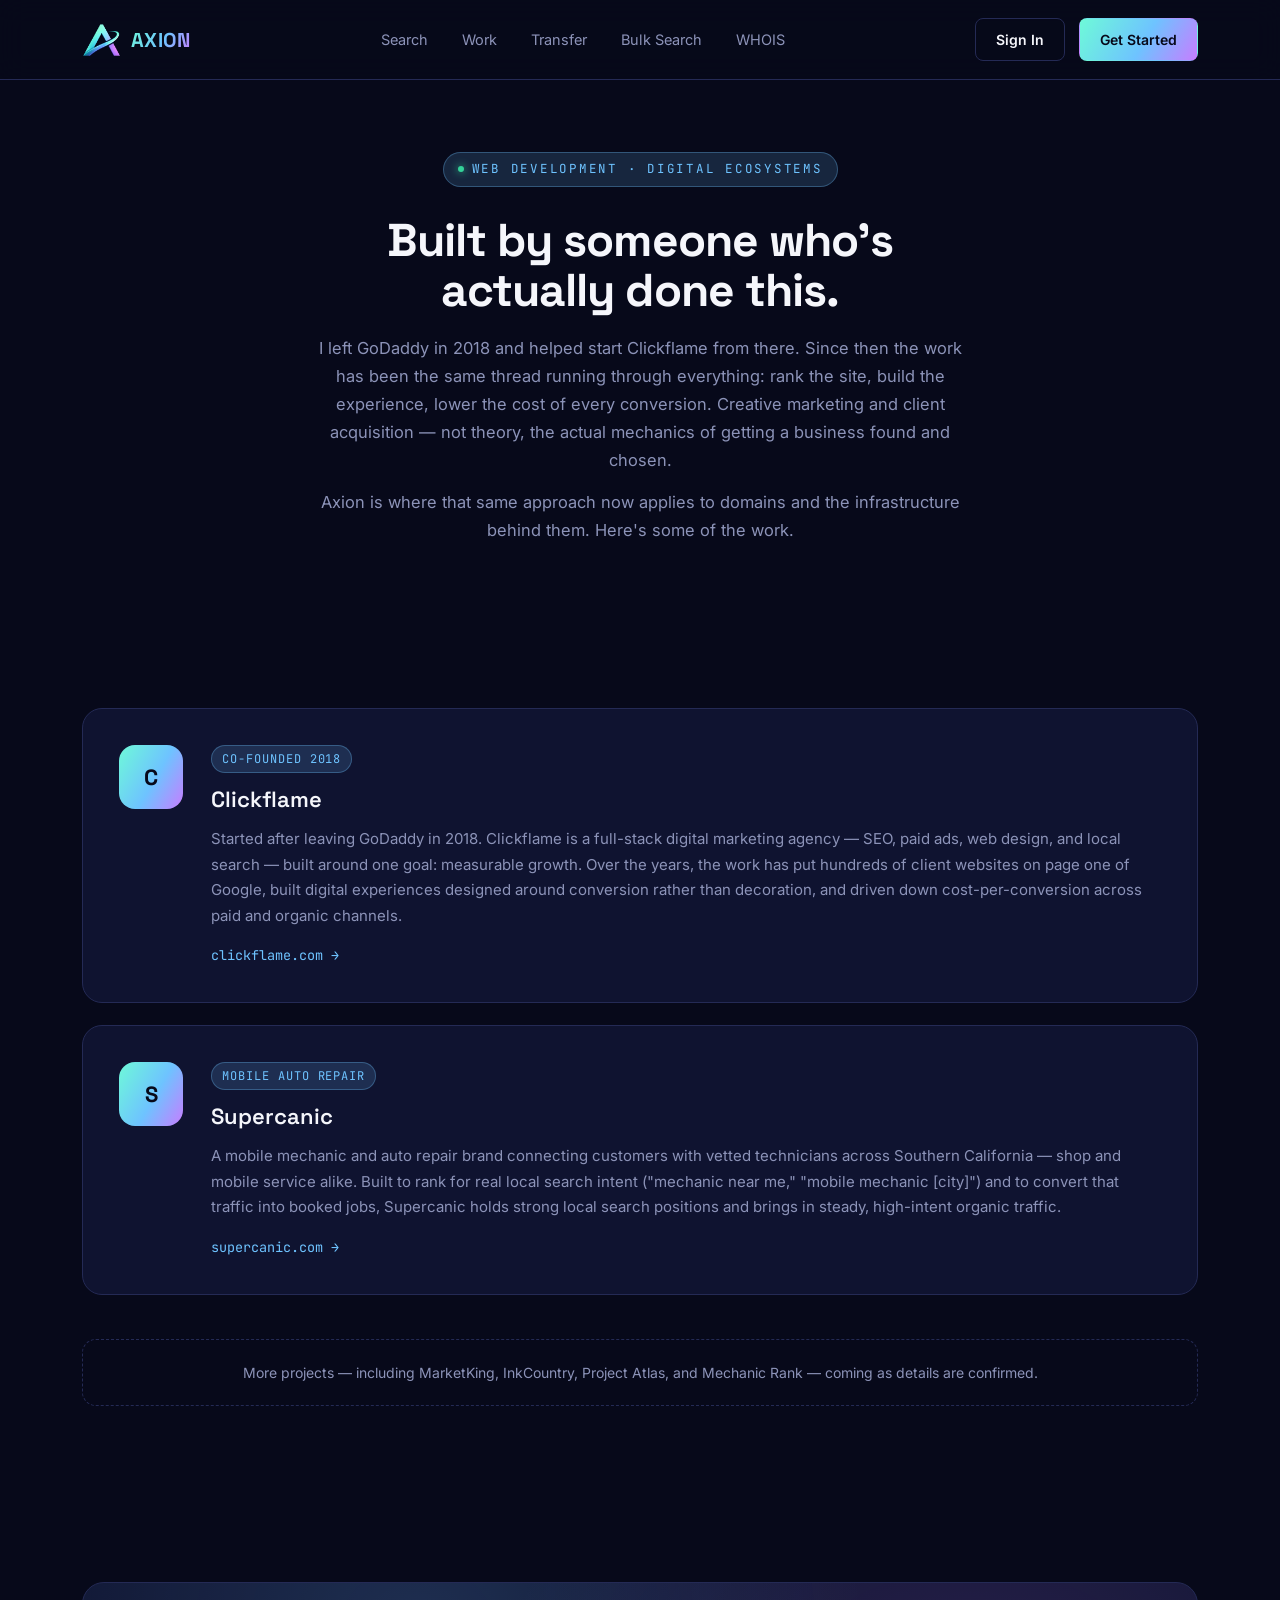
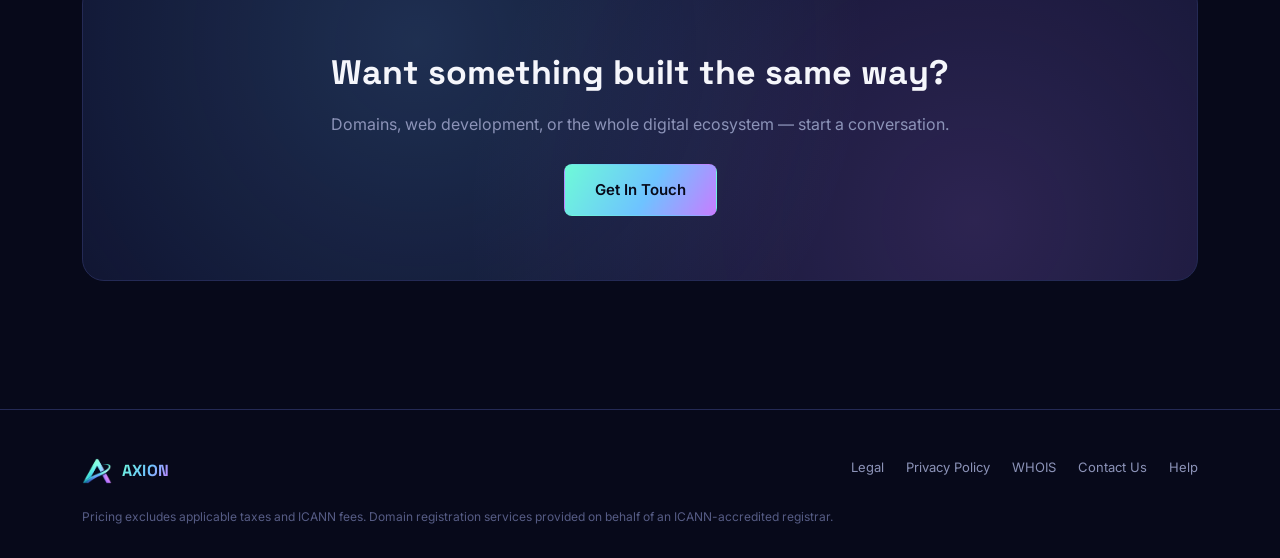
==== work.html @ f564d40d "Add Work page with real Clickflame and Supercanic case studies, link from nav" ====
<!DOCTYPE html>
<html lang="en">
<head>
<meta charset="UTF-8">
<meta name="viewport" content="width=device-width, initial-scale=1.0">
<title>Axion — Our Work</title>
<meta name="description" content="Web development, marketing, and digital ecosystems built by Axion — real projects, real results.">
<link rel="preconnect" href="https://fonts.googleapis.com">
<link href="https://fonts.googleapis.com/css2?family=Space+Grotesk:wght@500;600;700&family=Inter:wght@400;500;600&family=JetBrains+Mono:wght@400;500&display=swap" rel="stylesheet">
<link rel="stylesheet" href="assets/css/style.css">
</head>
<body>

<header>
  <nav>
    <div class="logo">
      <img src="assets/img/icon-mark.png" alt="Axion">
      <span>AXION</span>
    </div>
    <ul class="nav-links">
      <li><a href="index.html#search">Search</a></li>
      <li><a href="work.html">Work</a></li>
      <li><a href="https://www.weareaxion.com/products/domain-transfer">Transfer</a></li>
      <li><a href="https://www.secureserver.net/domains/bulk-domain-search?plid=598730">Bulk Search</a></li>
      <li><a href="https://www.secureserver.net/whois?plid=598730">WHOIS</a></li>
    </ul>
    <div class="nav-actions">
      <a class="btn btn-ghost" href="https://sso.secureserver.net/?app=account&path=%2F&plid=598730&prog_id=598730&realm=idp&referrer=sso">Sign In</a>
      <a class="btn btn-primary" href="https://sso.secureserver.net/account/create?app=account&path=%2F&plid=598730&prog_id=598730&realm=idp">Get Started</a>
    </div>
  </nav>
</header>

<section class="work-hero">
  <div class="wrap">
    <div class="eyebrow"><span class="dot"></span> WEB DEVELOPMENT · DIGITAL ECOSYSTEMS</div>
    <h1>Built by someone who's actually done this.</h1>
    <p>I left GoDaddy in 2018 and helped start Clickflame from there. Since then the work has been the same thread running through everything: rank the site, build the experience, lower the cost of every conversion. Creative marketing and client acquisition — not theory, the actual mechanics of getting a business found and chosen.</p>
    <p>Axion is where that same approach now applies to domains and the infrastructure behind them. Here's some of the work.</p>
  </div>
</section>

<section>
  <div class="wrap">
    <div class="case-grid">

      <div class="case reveal">
        <div class="case-mark">C</div>
        <div>
          <div class="case-tag">CO-FOUNDED 2018</div>
          <h3>Clickflame</h3>
          <p>Started after leaving GoDaddy in 2018. Clickflame is a full-stack digital marketing agency — SEO, paid ads, web design, and local search — built around one goal: measurable growth. Over the years, the work has put hundreds of client websites on page one of Google, built digital experiences designed around conversion rather than decoration, and driven down cost-per-conversion across paid and organic channels.</p>
          <a class="case-link" href="https://clickflame.com" target="_blank" rel="noopener">clickflame.com →</a>
        </div>
      </div>

      <div class="case reveal">
        <div class="case-mark">S</div>
        <div>
          <div class="case-tag">MOBILE AUTO REPAIR</div>
          <h3>Supercanic</h3>
          <p>A mobile mechanic and auto repair brand connecting customers with vetted technicians across Southern California — shop and mobile service alike. Built to rank for real local search intent ("mechanic near me," "mobile mechanic [city]") and to convert that traffic into booked jobs, Supercanic holds strong local search positions and brings in steady, high-intent organic traffic.</p>
          <a class="case-link" href="https://supercanic.com" target="_blank" rel="noopener">supercanic.com →</a>
        </div>
      </div>

    </div>

    <div class="work-note reveal">
      More projects — including MarketKing, InkCountry, Project Atlas, and Mechanic Rank — coming as details are confirmed.
    </div>
  </div>
</section>

<section>
  <div class="cta reveal">
    <div class="cta-panel">
      <h2>Want something built the same way?</h2>
      <p>Domains, web development, or the whole digital ecosystem — start a conversation.</p>
      <a class="btn btn-primary" href="https://www.weareaxion.com/contact-us" style="padding:14px 30px; font-size:15px;">Get In Touch</a>
    </div>
  </div>
</section>

<footer>
  <div class="wrap foot-inner">
    <div class="logo" style="font-size:16px;">
      <img src="assets/img/icon-mark.png" alt="Axion" style="height:26px;">
      <span>AXION</span>
    </div>
    <div class="foot-links">
      <a href="https://www.weareaxion.com/legal-agreements">Legal</a>
      <a href="https://www.weareaxion.com/legal-agreement?id=privacy">Privacy Policy</a>
      <a href="https://www.secureserver.net/whois?plid=598730">WHOIS</a>
      <a href="https://www.weareaxion.com/contact-us">Contact Us</a>
      <a href="https://www.secureserver.net/help?pl_id=598730">Help</a>
    </div>
  </div>
  <p class="foot-legal">Pricing excludes applicable taxes and ICANN fees. Domain registration services provided on behalf of an ICANN-accredited registrar.</p>
</footer>

<script>
  const io = new IntersectionObserver(entries => {
    entries.forEach(en => { if(en.isIntersecting) en.target.classList.add('in'); });
  }, {threshold:.1});
  document.querySelectorAll('.reveal').forEach(el => io.observe(el));
</script>

</body>
</html>
---- assets/css/style.css ----
@import url('https://fonts.googleapis.com/css2?family=Space+Grotesk:wght@500;600;700&family=Inter:wght@400;500;600&family=JetBrains+Mono:wght@400;500&display=swap');

  :root{
    --bg-deep:#07091a;
    --bg-panel:#0f1330;
    --bg-panel-2:#131838;
    --line:#242a55;
    --mint:#6efad8;
    --mint-soft:rgba(110,250,216,.16);
    --ion:#6ec3ff;
    --ion-soft:rgba(110,195,255,.16);
    --plasma:#c77dff;
    --plasma-soft:rgba(199,125,255,.16);
    --ok:#34d399;
    --text:#f5f6fb;
    --muted:#8c93b8;
    --mono:'JetBrains Mono', monospace;
    --display:'Space Grotesk', sans-serif;
    --body:'Inter', sans-serif;
    --brand-gradient:linear-gradient(120deg,var(--mint),var(--ion) 55%,var(--plasma));
  }

  *{box-sizing:border-box; margin:0; padding:0;}
  html{scroll-behavior:smooth;}
  body{
    background:var(--bg-deep);
    color:var(--text);
    font-family:var(--body);
    line-height:1.5;
    -webkit-font-smoothing:antialiased;
    overflow-x:hidden;
  }
  a{color:inherit; text-decoration:none;}
  ul{list-style:none;}
  button{font-family:inherit; cursor:pointer;}
  :focus-visible{outline:2px solid var(--ion); outline-offset:3px; border-radius:4px;}

  .wrap{max-width:1180px; margin:0 auto; padding:0 32px;}

  /* ---------- NAV ---------- */
  header{
    position:sticky; top:0; z-index:50;
    background:rgba(7,9,26,.78);
    backdrop-filter:blur(14px);
    border-bottom:1px solid var(--line);
  }
  nav{
    display:flex; align-items:center; justify-content:space-between;
    padding:18px 32px; max-width:1180px; margin:0 auto;
  }
  .logo{display:flex; align-items:center; gap:10px; font-family:var(--display); font-weight:700; font-size:20px; letter-spacing:.3px;}
  .logo img{height:34px; width:auto; display:block;}
  .logo span{background:var(--brand-gradient); -webkit-background-clip:text; background-clip:text; color:transparent;}
  .nav-links{display:flex; gap:34px; font-size:14.5px; color:var(--muted);}
  .nav-links a{transition:color .2s;}
  .nav-links a:hover{color:var(--text);}
  .nav-actions{display:flex; align-items:center; gap:14px;}
  .btn{
    padding:10px 20px; border-radius:8px; font-size:14px; font-weight:600;
    border:1px solid transparent; transition:transform .18s, box-shadow .18s, border-color .18s;
    display:inline-flex; align-items:center; gap:8px;
  }
  .btn-ghost{color:var(--text); border-color:var(--line); background:transparent;}
  .btn-ghost:hover{border-color:var(--ion);}
  .btn-primary{
    color:#07091a; background:var(--brand-gradient);
    box-shadow:0 0 0 rgba(110,195,255,0);
  }
  .btn-primary:hover{box-shadow:0 6px 24px -4px rgba(110,195,255,.5); transform:translateY(-1px);}
  @media (max-width:820px){ .nav-links{display:none;} }

  /* ---------- HERO ---------- */
  .hero{position:relative; padding:96px 0 60px; overflow:hidden;}
  #particles{position:absolute; inset:0; width:100%; height:100%; z-index:0; opacity:.55;}
  .hero-inner{position:relative; z-index:2; max-width:760px; margin:0 auto; text-align:center;}
  .hero-logo{width:min(300px, 70vw); height:auto; margin:0 auto 20px; display:block; filter:drop-shadow(0 20px 50px rgba(110,195,255,.25));}
  .eyebrow{
    display:inline-flex; align-items:center; gap:8px;
    font-family:var(--mono); font-size:12.5px; letter-spacing:.14em; color:var(--ion);
    background:var(--ion-soft); border:1px solid rgba(110,195,255,.3);
    padding:7px 14px; border-radius:100px; margin-bottom:28px;
  }
  .eyebrow span.dot{width:6px; height:6px; border-radius:50%; background:var(--ok); box-shadow:0 0 8px var(--ok);}
  h1{
    font-family:var(--display); font-weight:700; letter-spacing:-.02em;
    font-size:clamp(34px,5.4vw,58px); line-height:1.06; margin-bottom:20px;
  }
  h1 .accent{background:var(--brand-gradient); -webkit-background-clip:text; background-clip:text; color:transparent;}
  .hero p.sub{color:var(--muted); font-size:17px; max-width:520px; margin:0 auto 44px;}

  /* search */
  .search-card{
    background:var(--bg-panel); border:1px solid var(--line); border-radius:16px;
    padding:10px; display:flex; gap:8px; max-width:600px; margin:0 auto;
    box-shadow:0 20px 60px -20px rgba(110,195,255,.18);
  }
  .search-card input{
    flex:1; background:transparent; border:none; color:var(--text);
    font-family:var(--mono); font-size:16px; padding:14px 16px;
  }
  .search-card input::placeholder{color:#4c5280;}
  .search-card button{
    background:var(--brand-gradient); color:#07091a;
    border:none; border-radius:10px; padding:0 26px; font-weight:600; font-size:14.5px;
  }
  .tlds{
    display:flex; flex-wrap:wrap; gap:9px; justify-content:center; margin-top:20px; min-height:34px;
  }
  .tld-chip{
    font-family:var(--mono); font-size:12.5px; padding:6px 12px; border-radius:100px;
    border:1px solid var(--line); color:var(--muted); background:var(--bg-panel);
    display:flex; align-items:center; gap:6px; opacity:0; transform:translateY(6px);
    animation:chipIn .4s ease forwards;
  }
  .tld-chip b{color:var(--text); font-weight:500;}
  .tld-chip.ok{border-color:rgba(52,211,153,.4); color:var(--ok);}
  .tld-chip.taken{color:#6a7099;}
  @keyframes chipIn{to{opacity:1; transform:translateY(0);}}

  /* ---------- CATEGORY RAIL ---------- */
  .rail{border-top:1px solid var(--line); border-bottom:1px solid var(--line); background:rgba(15,19,48,.4);}
  .rail-inner{display:flex; gap:6px; overflow-x:auto; padding:16px 32px; max-width:1180px; margin:0 auto;}
  .rail-item{
    display:flex; align-items:center; gap:8px; padding:9px 16px; border-radius:9px;
    font-size:13.5px; color:var(--muted); white-space:nowrap; transition:.2s;
  }
  .rail-item:hover{color:var(--text); background:var(--bg-panel-2);}
  .rail-item svg{width:16px; height:16px; opacity:.8;}

  /* ---------- SECTION HEADS ---------- */
  section{padding:88px 0;}
  .section-head{max-width:560px; margin:0 auto 48px; text-align:center;}
  .section-head .eyebrow{background:var(--plasma-soft); border-color:rgba(199,125,255,.3); color:var(--plasma);}
  .section-head h2{font-family:var(--display); font-weight:700; font-size:clamp(26px,3.4vw,36px); margin-bottom:12px;}
  .section-head p{color:var(--muted); font-size:15.5px;}

  .reveal{opacity:0; transform:translateY(18px); transition:opacity .6s ease, transform .6s ease;}
  .reveal.in{opacity:1; transform:translateY(0);}

  /* ---------- PRODUCT GRID ---------- */
  .grid{display:grid; grid-template-columns:repeat(3,1fr); gap:20px;}
  @media (max-width:900px){ .grid{grid-template-columns:repeat(2,1fr);} }
  @media (max-width:620px){ .grid{grid-template-columns:1fr;} }
  .grid-domains{grid-template-columns:repeat(4,1fr); max-width:1180px;}
  @media (max-width:1000px){ .grid-domains{grid-template-columns:repeat(2,1fr);} }
  @media (max-width:620px){ .grid-domains{grid-template-columns:1fr;} }
  .card{
    background:var(--bg-panel); border:1px solid var(--line); border-radius:16px;
    padding:28px; transition:transform .25s, border-color .25s, box-shadow .25s;
    position:relative; overflow:hidden;
  }
  .card:hover{transform:translateY(-4px); border-color:rgba(110,195,255,.4); box-shadow:0 16px 40px -18px rgba(110,195,255,.35);}
  .card-icon{
    width:42px; height:42px; border-radius:10px; display:flex; align-items:center; justify-content:center;
    background:linear-gradient(135deg,var(--mint-soft),var(--plasma-soft)); margin-bottom:18px;
  }
  .card-icon svg{width:22px; height:22px; color:var(--ion);}
  .card h3{font-family:var(--display); font-size:18px; font-weight:600; margin-bottom:8px;}
  .card p{color:var(--muted); font-size:14px; margin-bottom:18px;}
  .card-foot{display:flex; align-items:center; justify-content:space-between; font-size:13px;}
  .card-price{font-family:var(--mono); color:var(--ion);}
  .card-price span{color:var(--muted); font-family:var(--body);}
  .card-arrow{color:var(--muted); transition:transform .2s, color .2s;}
  .card:hover .card-arrow{transform:translateX(3px); color:var(--ion);}

  /* ---------- TRUST STRIP ---------- */
  .trust{background:var(--bg-panel); border-top:1px solid var(--line); border-bottom:1px solid var(--line);}
  .trust-inner{
    max-width:1180px; margin:0 auto; padding:52px 32px; display:grid;
    grid-template-columns:repeat(4,1fr); gap:24px; text-align:center;
  }
  @media (max-width:700px){ .trust-inner{grid-template-columns:1fr 1fr;} }
  .trust-num{font-family:var(--display); font-size:30px; font-weight:700; background:var(--brand-gradient); -webkit-background-clip:text; background-clip:text; color:transparent;}
  .trust-label{color:var(--muted); font-size:13px; margin-top:4px;}

  /* ---------- CTA ---------- */
  .cta{
    max-width:1180px; margin:0 auto; padding:0 32px;
  }
  .cta-panel{
    border-radius:22px; padding:64px 40px; text-align:center;
    background:radial-gradient(circle at 30% 20%, rgba(110,195,255,.16), transparent 55%),
               radial-gradient(circle at 80% 80%, rgba(199,125,255,.16), transparent 55%),
               var(--bg-panel);
    border:1px solid var(--line);
  }
  .cta-panel h2{font-family:var(--display); font-size:clamp(24px,3.2vw,34px); margin-bottom:14px;}
  .cta-panel p{color:var(--muted); margin-bottom:28px;}

  /* ---------- FOOTER ---------- */
  footer{border-top:1px solid var(--line); padding:48px 0 32px; margin-top:40px;}
  .foot-inner{display:flex; justify-content:space-between; flex-wrap:wrap; gap:24px; font-size:13px; color:var(--muted);}
  .foot-links{display:flex; gap:22px; flex-wrap:wrap;}
  .foot-links a:hover{color:var(--text);}
  .foot-legal{max-width:1180px; margin:24px auto 0; padding:0 32px; font-size:12px; color:#565c85;}

  @media (prefers-reduced-motion: reduce){
    *{animation-duration:.001s !important; transition-duration:.001s !important;}
    html{scroll-behavior:auto;}
  }

  /* ---------- WORK PAGE ---------- */
  .work-hero{padding:72px 0 20px; text-align:center;}
  .work-hero .wrap{max-width:720px;}
  .work-hero h1{font-family:var(--display); font-weight:700; font-size:clamp(30px,4.6vw,46px); line-height:1.1; margin-bottom:18px;}
  .work-hero p{color:var(--muted); font-size:16.5px; line-height:1.7;}
  .work-hero p+p{margin-top:14px;}

  .case-grid{display:grid; grid-template-columns:1fr; gap:22px; margin-top:56px;}
  .case{
    background:var(--bg-panel); border:1px solid var(--line); border-radius:20px;
    padding:36px; display:grid; grid-template-columns:auto 1fr; gap:28px; align-items:start;
    transition:border-color .25s, box-shadow .25s;
  }
  .case:hover{border-color:rgba(110,195,255,.35); box-shadow:0 20px 50px -24px rgba(110,195,255,.3);}
  @media (max-width:700px){ .case{grid-template-columns:1fr;} }
  .case-mark{
    width:64px; height:64px; border-radius:16px; flex-shrink:0;
    background:var(--brand-gradient); display:flex; align-items:center; justify-content:center;
    font-family:var(--display); font-weight:700; font-size:22px; color:#07091a;
  }
  .case-tag{
    display:inline-block; font-family:var(--mono); font-size:12px; letter-spacing:.08em;
    color:var(--ion); background:var(--ion-soft); border:1px solid rgba(110,195,255,.3);
    padding:4px 10px; border-radius:100px; margin-bottom:10px;
  }
  .case h3{font-family:var(--display); font-size:22px; font-weight:600; margin-bottom:10px;}
  .case p{color:var(--muted); font-size:15px; line-height:1.7; margin-bottom:14px;}
  .case a.case-link{font-family:var(--mono); font-size:13.5px; color:var(--ion); display:inline-flex; align-items:center; gap:6px;}
  .case a.case-link:hover{color:var(--mint);}

  .work-note{
    margin-top:44px; padding:22px 26px; border:1px dashed var(--line); border-radius:14px;
    color:var(--muted); font-size:14px; text-align:center;
  }
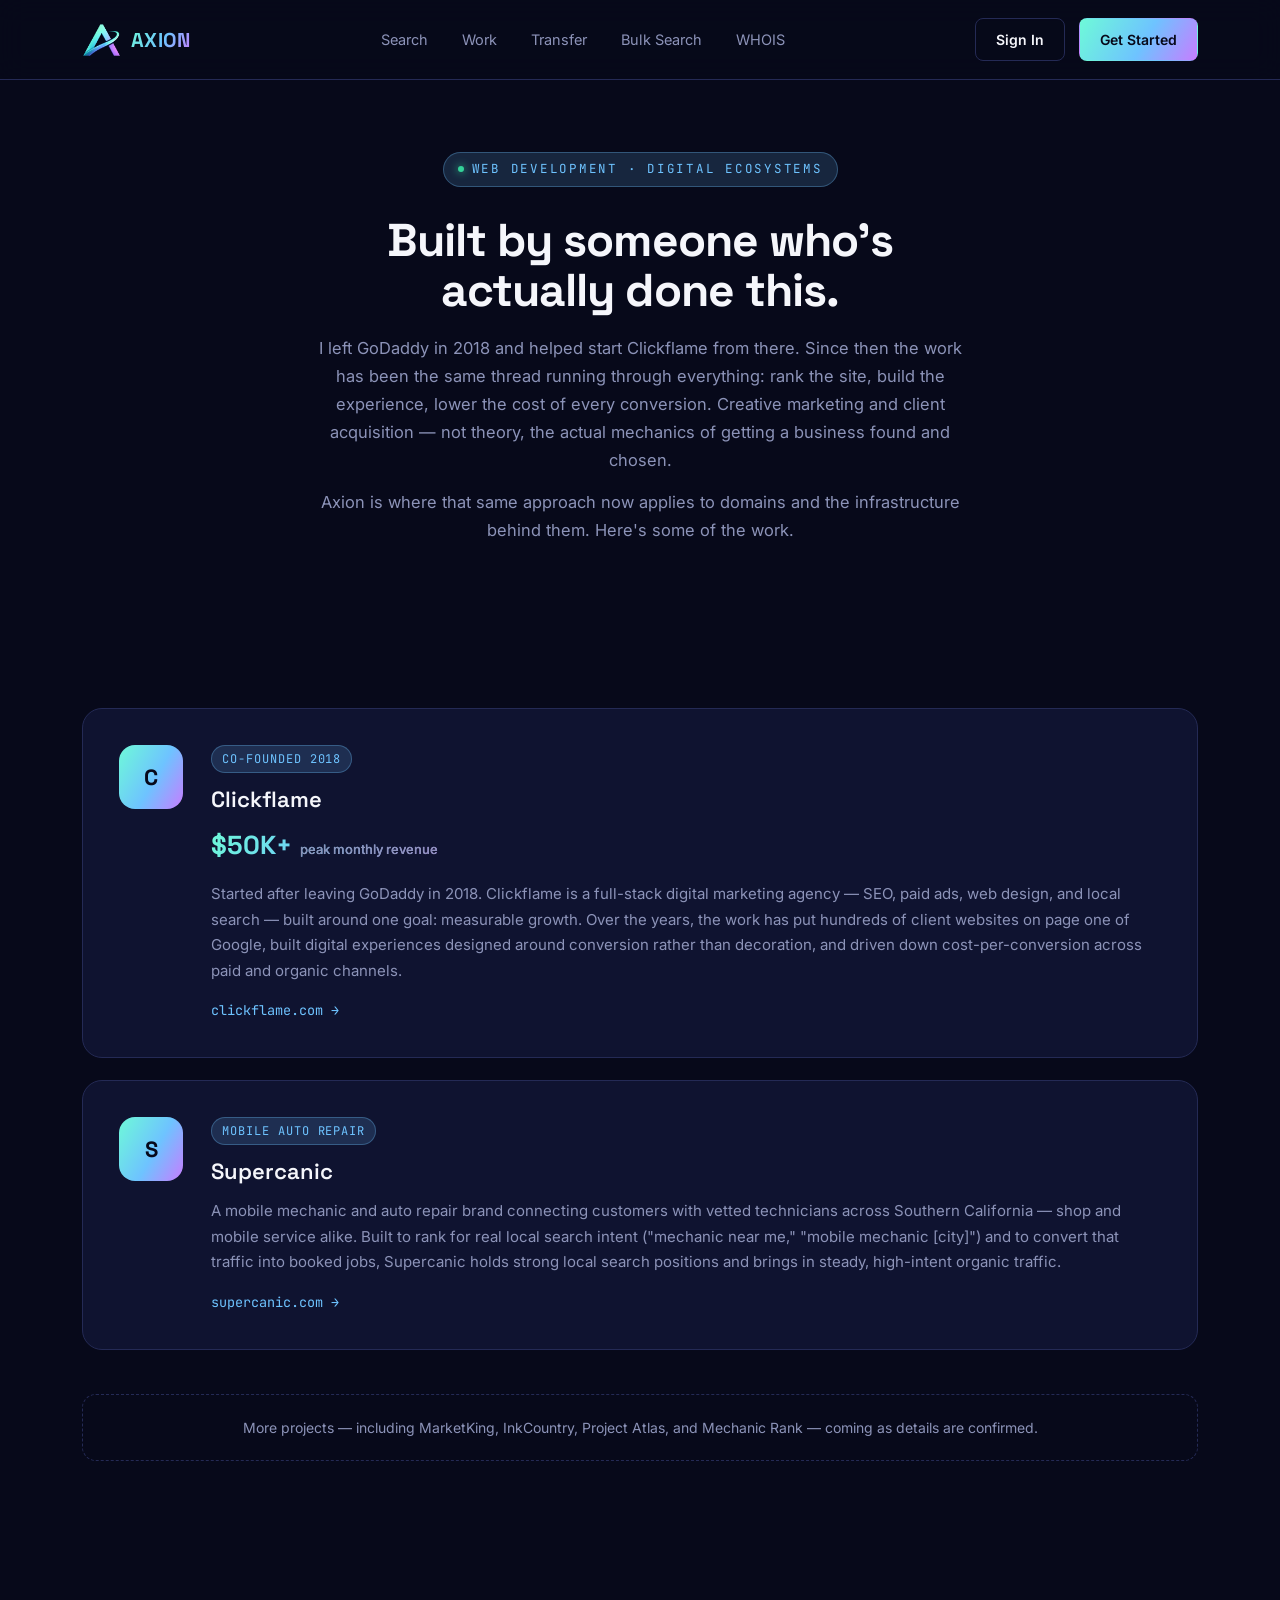
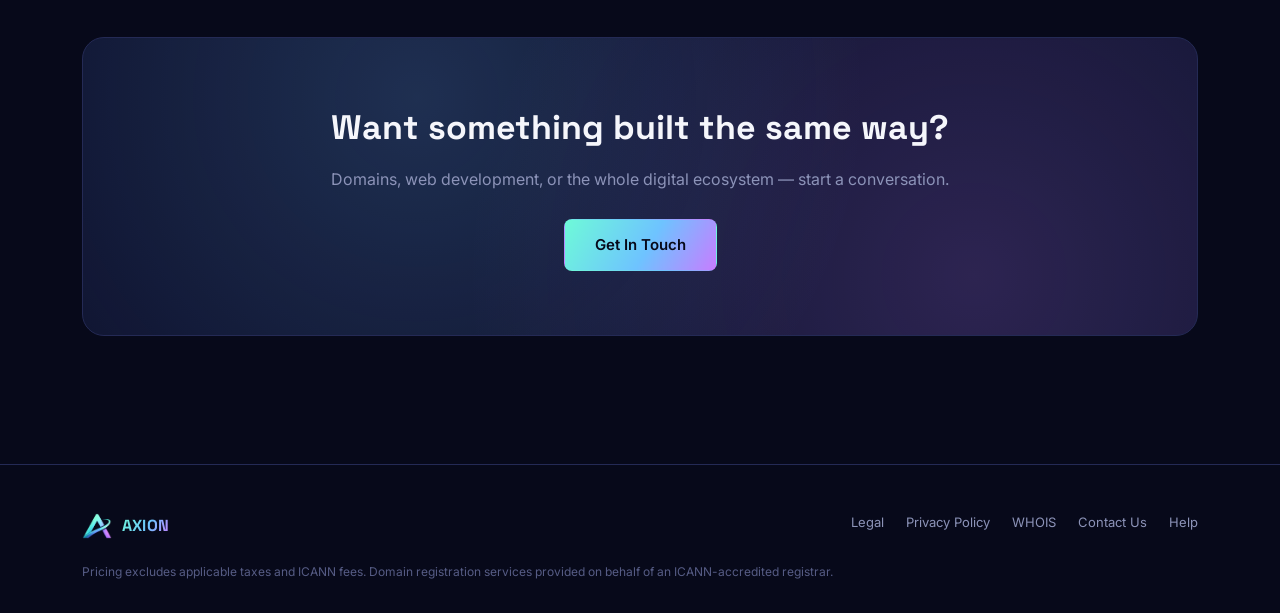
==== commit ea487d22: "Add peak monthly revenue stat callout to Clickflame case study" ====
--- a/work.html
+++ b/work.html
@@ -49,6 +49,7 @@
         <div>
           <div class="case-tag">CO-FOUNDED 2018</div>
           <h3>Clickflame</h3>
+          <div class="case-stat">$50K+<span>peak monthly revenue</span></div>
           <p>Started after leaving GoDaddy in 2018. Clickflame is a full-stack digital marketing agency — SEO, paid ads, web design, and local search — built around one goal: measurable growth. Over the years, the work has put hundreds of client websites on page one of Google, built digital experiences designed around conversion rather than decoration, and driven down cost-per-conversion across paid and organic channels.</p>
           <a class="case-link" href="https://clickflame.com" target="_blank" rel="noopener">clickflame.com →</a>
         </div>
--- a/assets/css/style.css
+++ b/assets/css/style.css
@@ -228,6 +228,15 @@
   .case p{color:var(--muted); font-size:15px; line-height:1.7; margin-bottom:14px;}
   .case a.case-link{font-family:var(--mono); font-size:13.5px; color:var(--ion); display:inline-flex; align-items:center; gap:6px;}
   .case a.case-link:hover{color:var(--mint);}
+  .case-stat{
+    display:inline-flex; align-items:baseline; gap:8px; margin-bottom:16px;
+    font-family:var(--display); font-size:26px; font-weight:700;
+    background:var(--brand-gradient); -webkit-background-clip:text; background-clip:text; color:transparent;
+  }
+  .case-stat span{
+    font-family:var(--body); font-size:13px; font-weight:500; color:var(--muted);
+    -webkit-background-clip:initial; background-clip:initial;
+  }
 
   .work-note{
     margin-top:44px; padding:22px 26px; border:1px dashed var(--line); border-radius:14px;
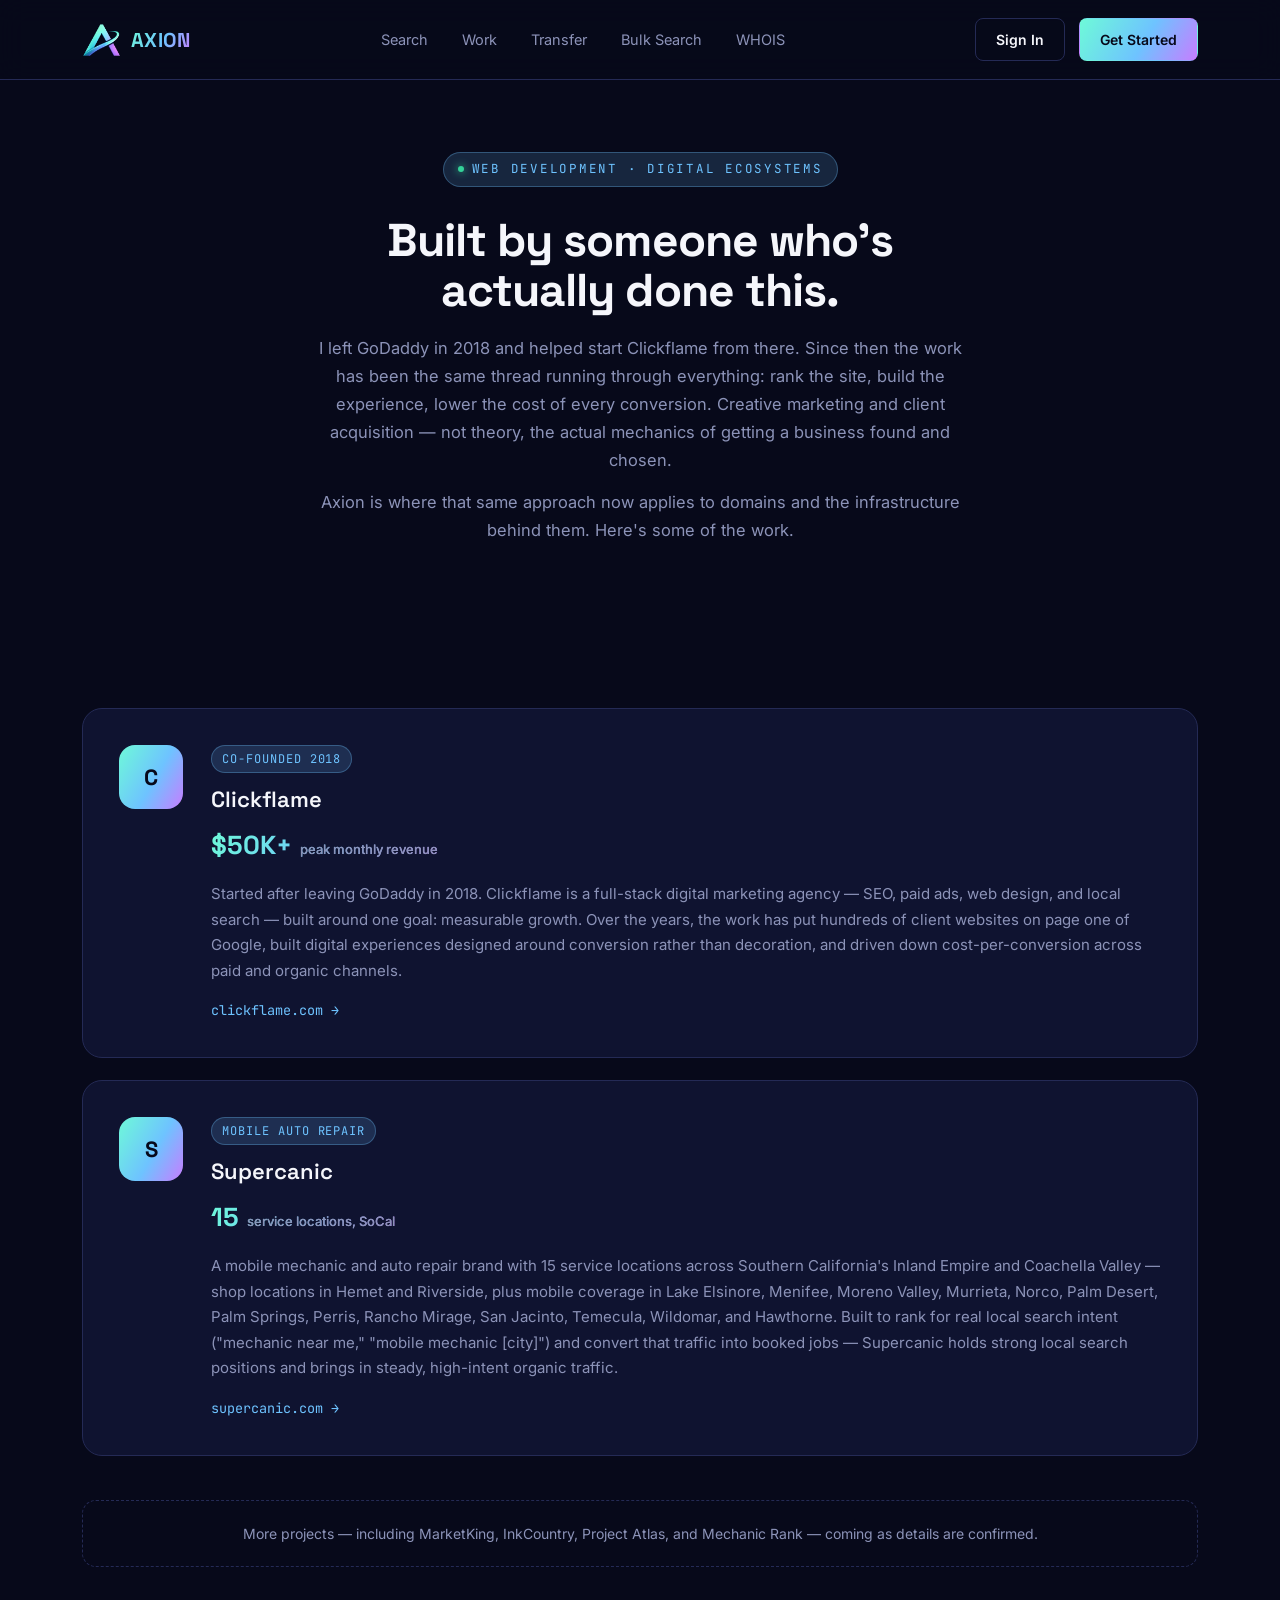
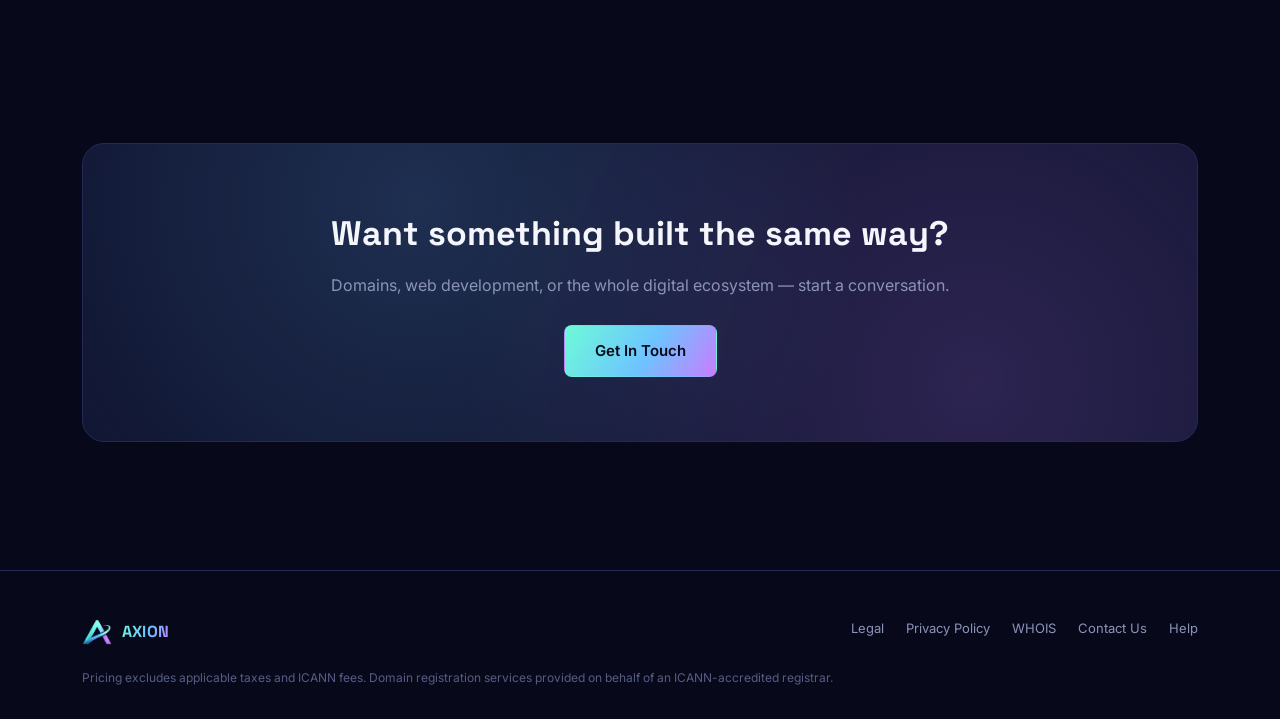
==== commit d982a2b0: "Correct Supercanic copy: verified 15 locations across SoCal Inland Empire/Coachella Valley, not nati" ====
--- a/work.html
+++ b/work.html
@@ -60,7 +60,8 @@
         <div>
           <div class="case-tag">MOBILE AUTO REPAIR</div>
           <h3>Supercanic</h3>
-          <p>A mobile mechanic and auto repair brand connecting customers with vetted technicians across Southern California — shop and mobile service alike. Built to rank for real local search intent ("mechanic near me," "mobile mechanic [city]") and to convert that traffic into booked jobs, Supercanic holds strong local search positions and brings in steady, high-intent organic traffic.</p>
+          <div class="case-stat">15<span>service locations, SoCal</span></div>
+          <p>A mobile mechanic and auto repair brand with 15 service locations across Southern California's Inland Empire and Coachella Valley — shop locations in Hemet and Riverside, plus mobile coverage in Lake Elsinore, Menifee, Moreno Valley, Murrieta, Norco, Palm Desert, Palm Springs, Perris, Rancho Mirage, San Jacinto, Temecula, Wildomar, and Hawthorne. Built to rank for real local search intent ("mechanic near me," "mobile mechanic [city]") and convert that traffic into booked jobs — Supercanic holds strong local search positions and brings in steady, high-intent organic traffic.</p>
           <a class="case-link" href="https://supercanic.com" target="_blank" rel="noopener">supercanic.com →</a>
         </div>
       </div>
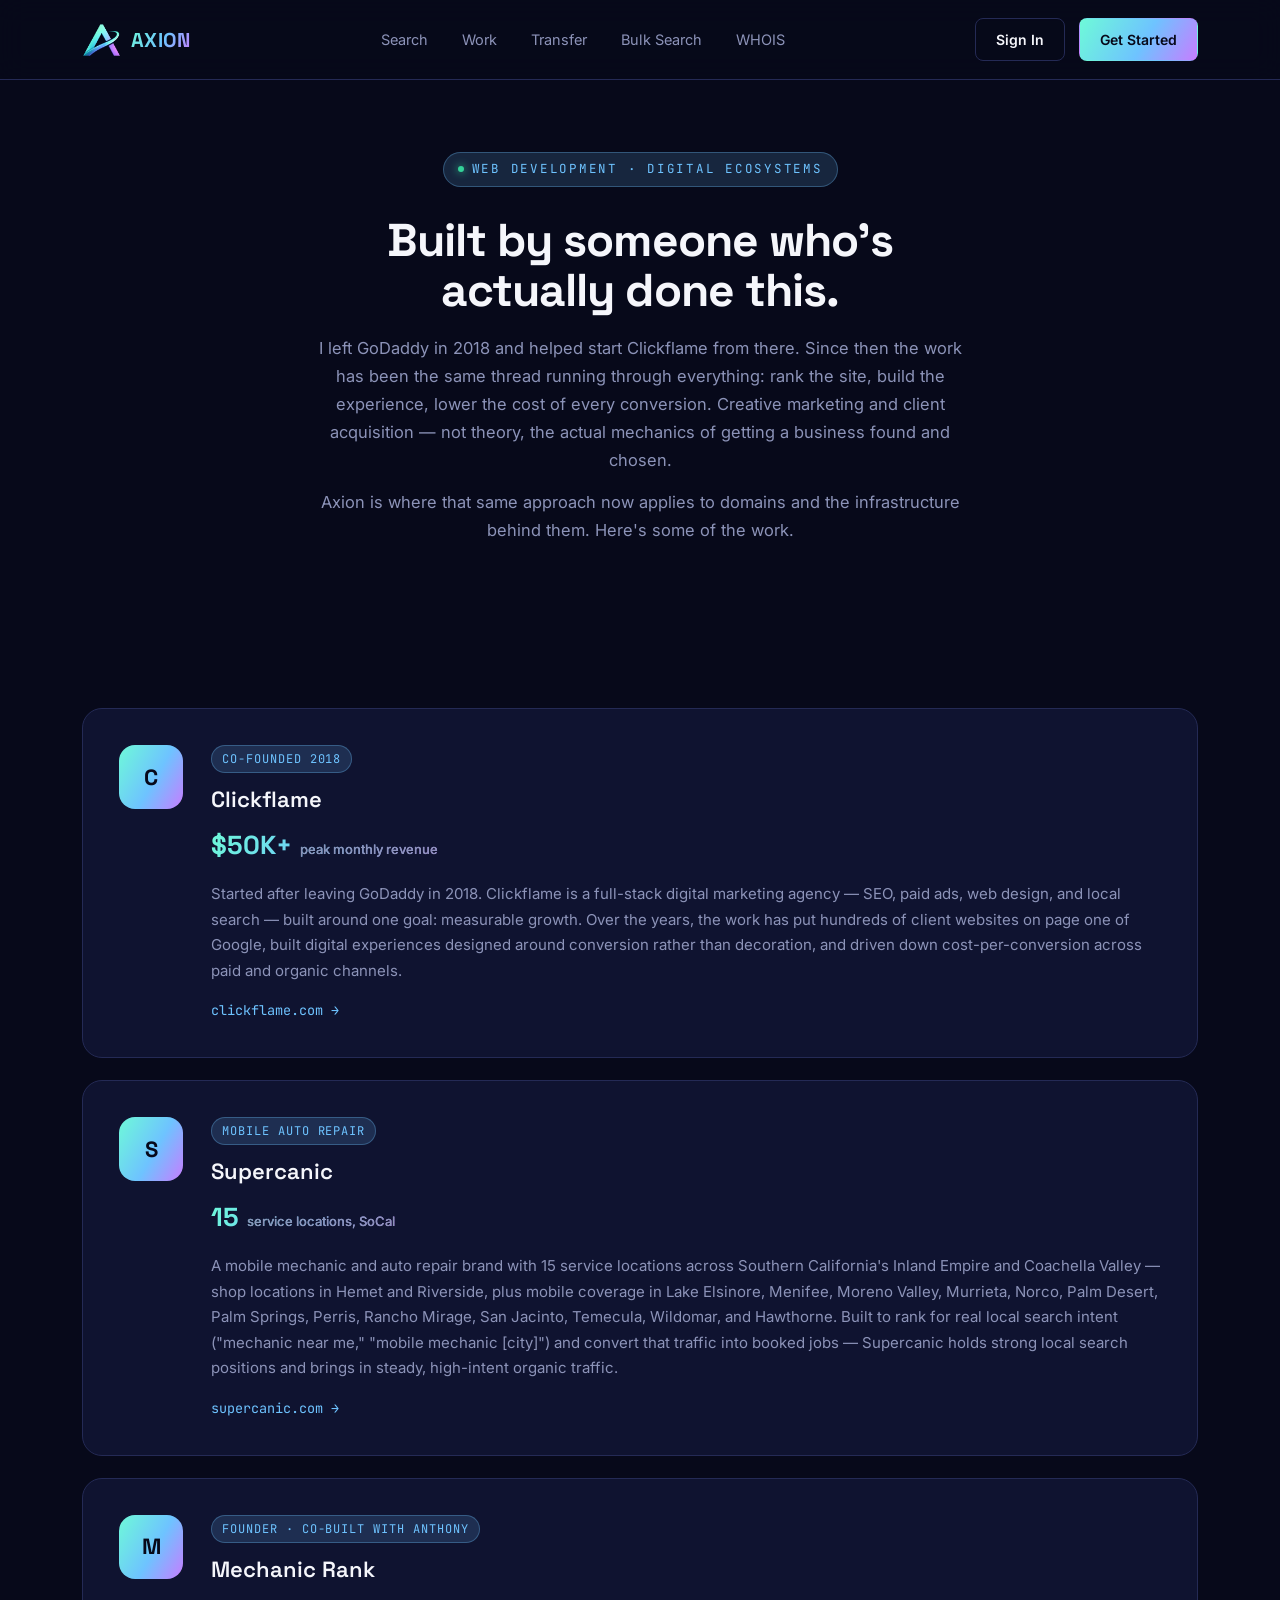
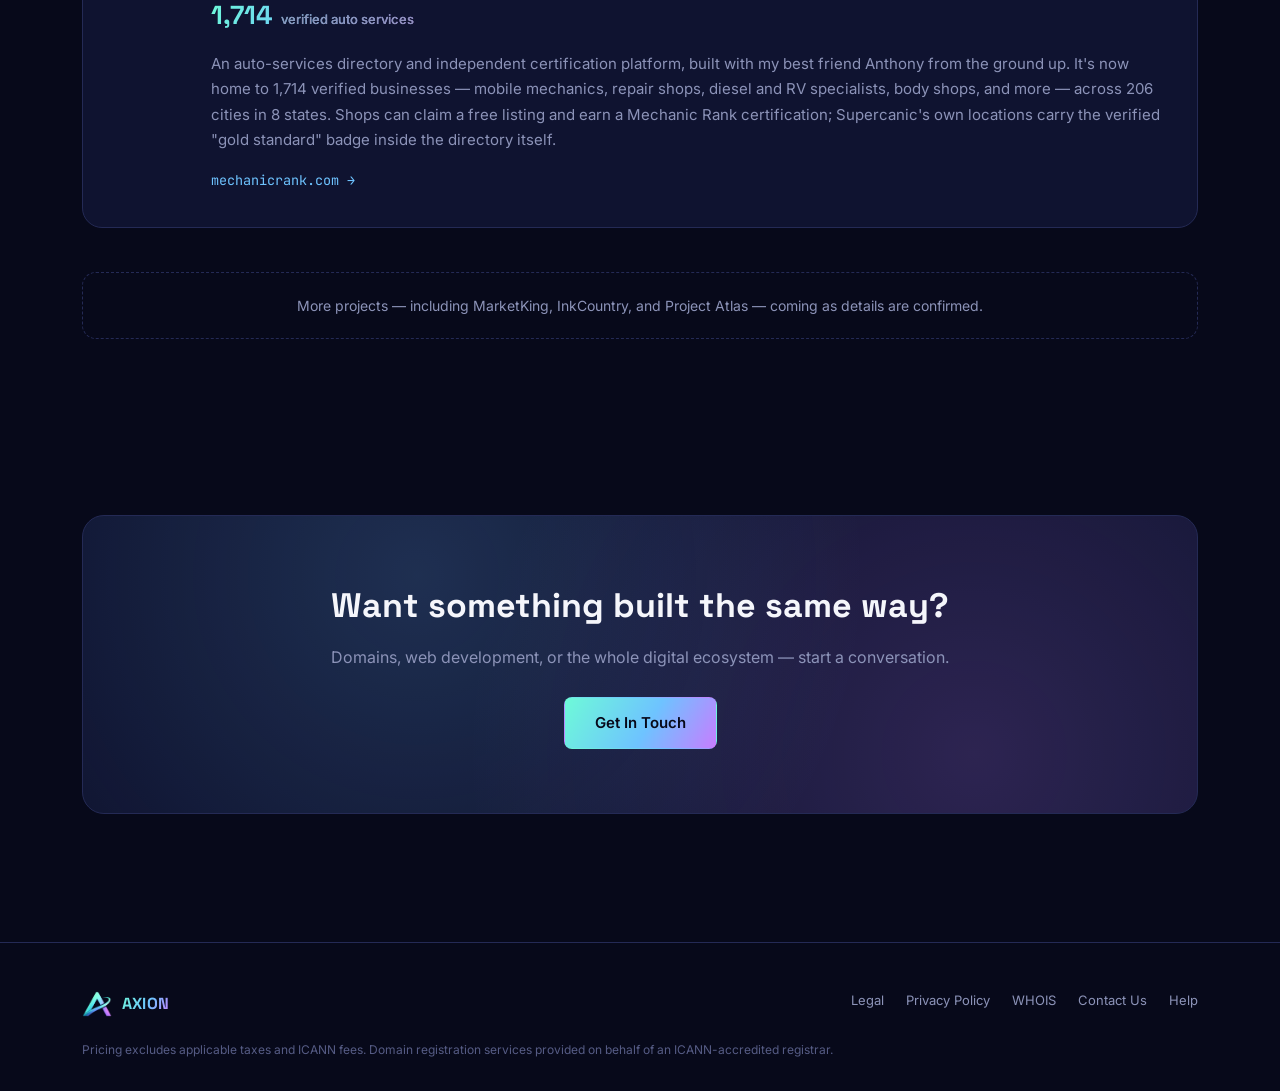
==== commit fc312366: "Add Mechanic Rank case study - founder/co-developer with Anthony, 1714 verified auto services" ====
--- a/work.html
+++ b/work.html
@@ -66,10 +66,21 @@
         </div>
       </div>
 
+      <div class="case reveal">
+        <div class="case-mark">M</div>
+        <div>
+          <div class="case-tag">FOUNDER · CO-BUILT WITH ANTHONY</div>
+          <h3>Mechanic Rank</h3>
+          <div class="case-stat">1,714<span>verified auto services</span></div>
+          <p>An auto-services directory and independent certification platform, built with my best friend Anthony from the ground up. It's now home to 1,714 verified businesses — mobile mechanics, repair shops, diesel and RV specialists, body shops, and more — across 206 cities in 8 states. Shops can claim a free listing and earn a Mechanic Rank certification; Supercanic's own locations carry the verified "gold standard" badge inside the directory itself.</p>
+          <a class="case-link" href="https://mechanicrank.com" target="_blank" rel="noopener">mechanicrank.com →</a>
+        </div>
+      </div>
+
     </div>
 
     <div class="work-note reveal">
-      More projects — including MarketKing, InkCountry, Project Atlas, and Mechanic Rank — coming as details are confirmed.
+      More projects — including MarketKing, InkCountry, and Project Atlas — coming as details are confirmed.
     </div>
   </div>
 </section>
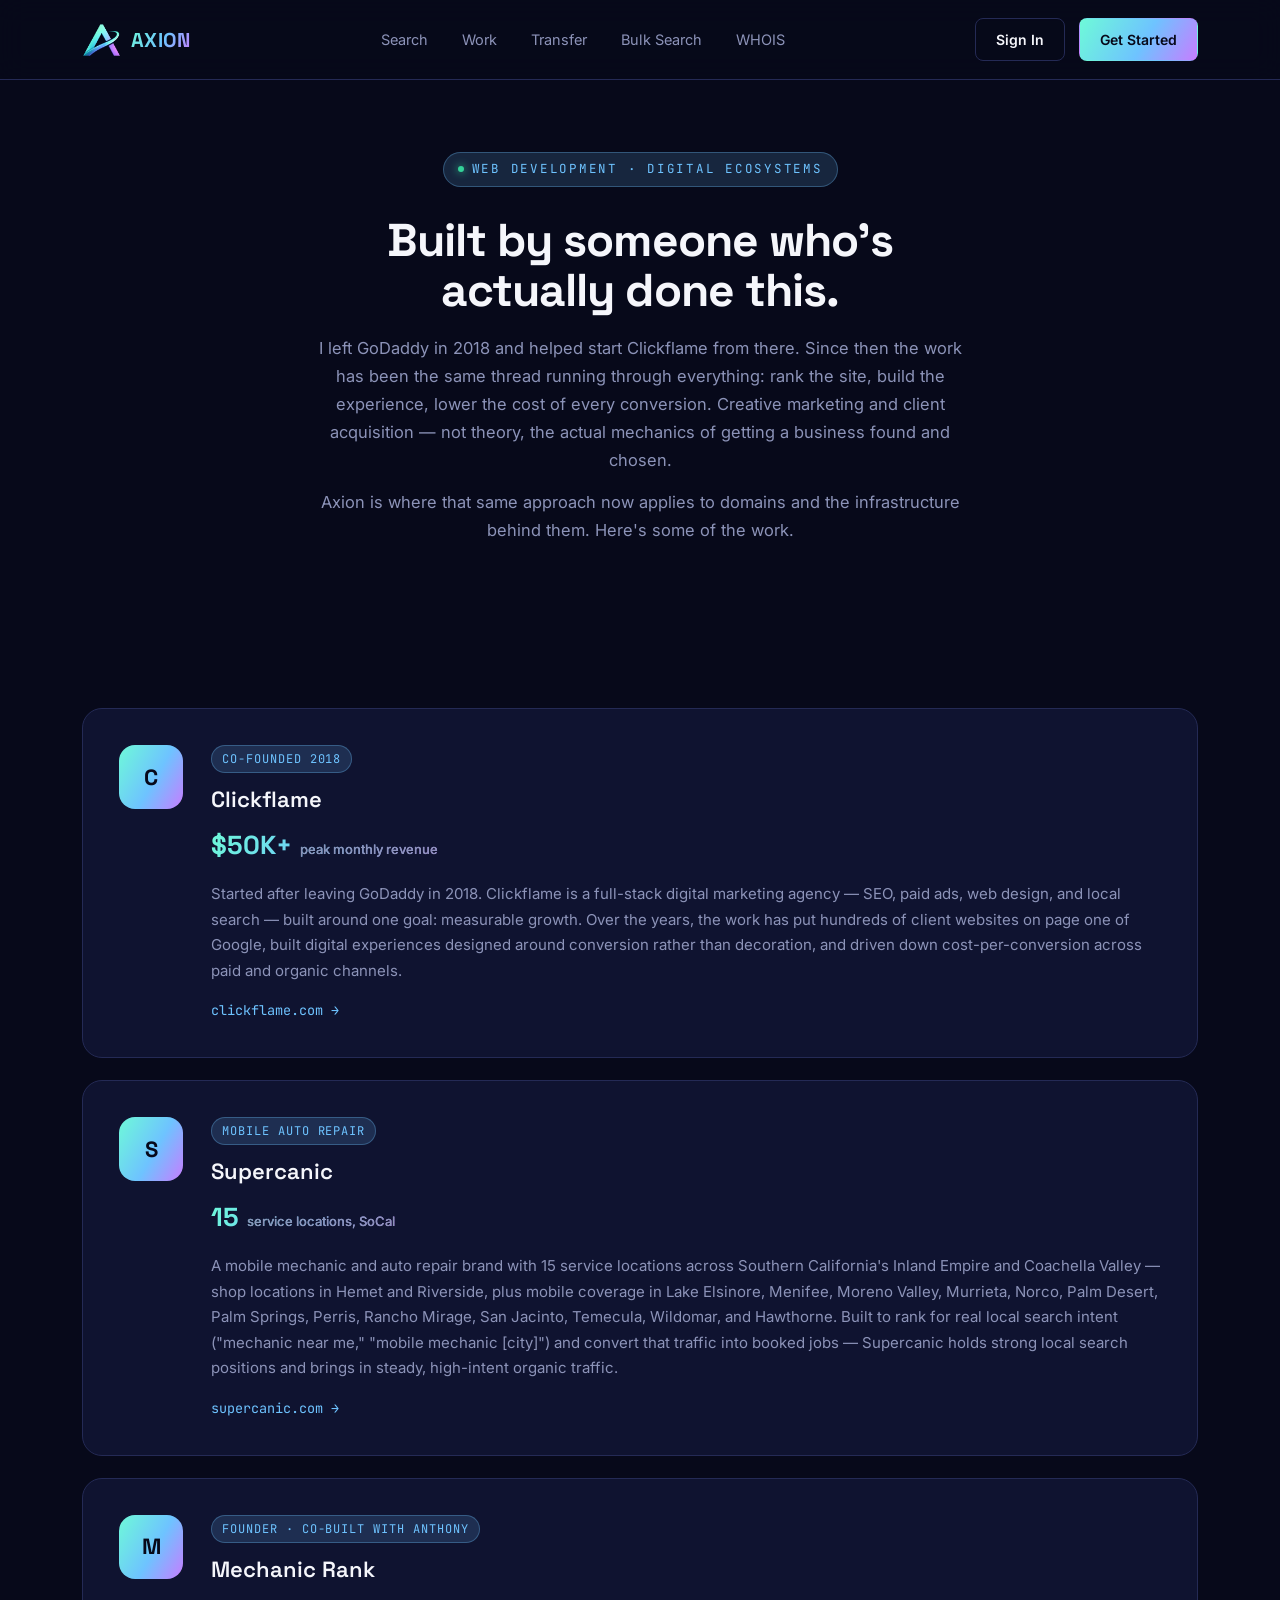
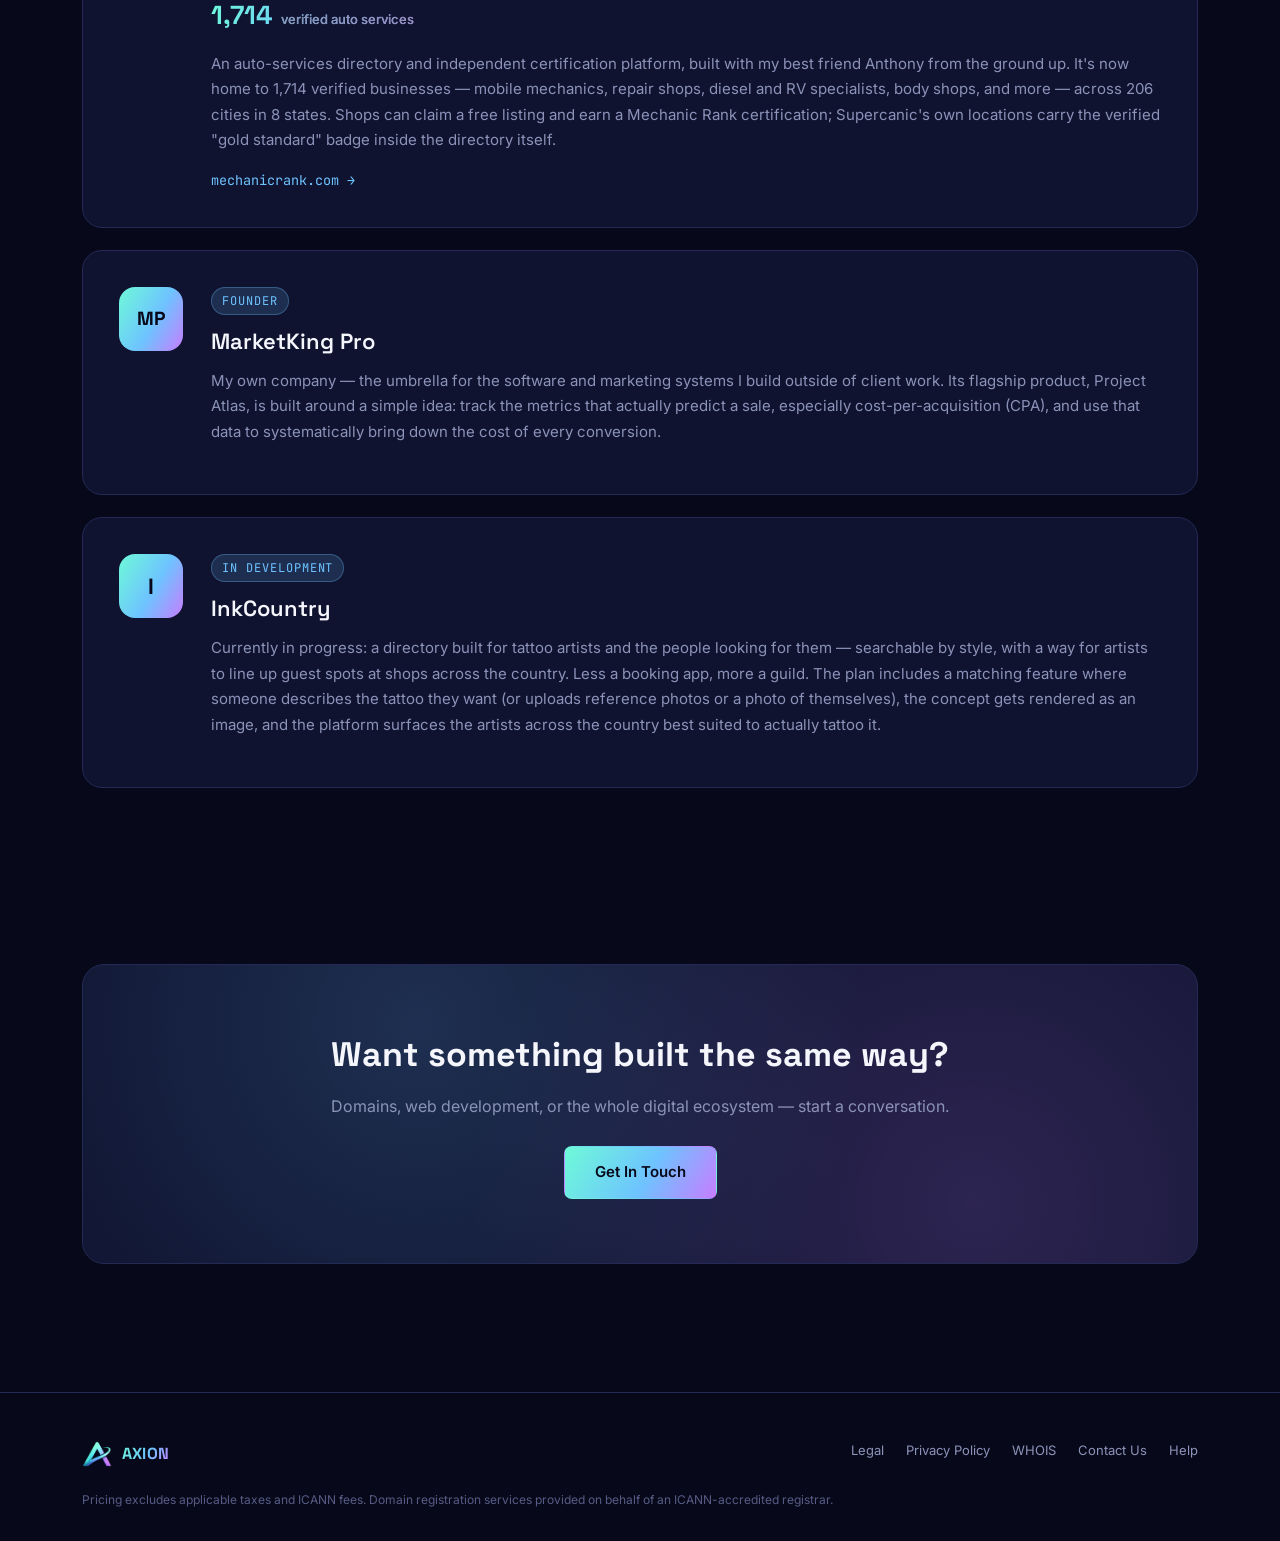
==== commit 443ef419: "Add MarketKing Pro/Project Atlas and InkCountry case studies - completes all 6 featured projects" ====
--- a/work.html
+++ b/work.html
@@ -77,10 +77,24 @@
         </div>
       </div>
 
-    </div>
+      <div class="case reveal">
+        <div class="case-mark" style="font-size:19px;">MP</div>
+        <div>
+          <div class="case-tag">FOUNDER</div>
+          <h3>MarketKing Pro</h3>
+          <p>My own company — the umbrella for the software and marketing systems I build outside of client work. Its flagship product, Project Atlas, is built around a simple idea: track the metrics that actually predict a sale, especially cost-per-acquisition (CPA), and use that data to systematically bring down the cost of every conversion.</p>
+        </div>
+      </div>
 
-    <div class="work-note reveal">
-      More projects — including MarketKing, InkCountry, and Project Atlas — coming as details are confirmed.
+      <div class="case reveal">
+        <div class="case-mark">I</div>
+        <div>
+          <div class="case-tag">IN DEVELOPMENT</div>
+          <h3>InkCountry</h3>
+          <p>Currently in progress: a directory built for tattoo artists and the people looking for them — searchable by style, with a way for artists to line up guest spots at shops across the country. Less a booking app, more a guild. The plan includes a matching feature where someone describes the tattoo they want (or uploads reference photos or a photo of themselves), the concept gets rendered as an image, and the platform surfaces the artists across the country best suited to actually tattoo it.</p>
+        </div>
+      </div>
+
     </div>
   </div>
 </section>
